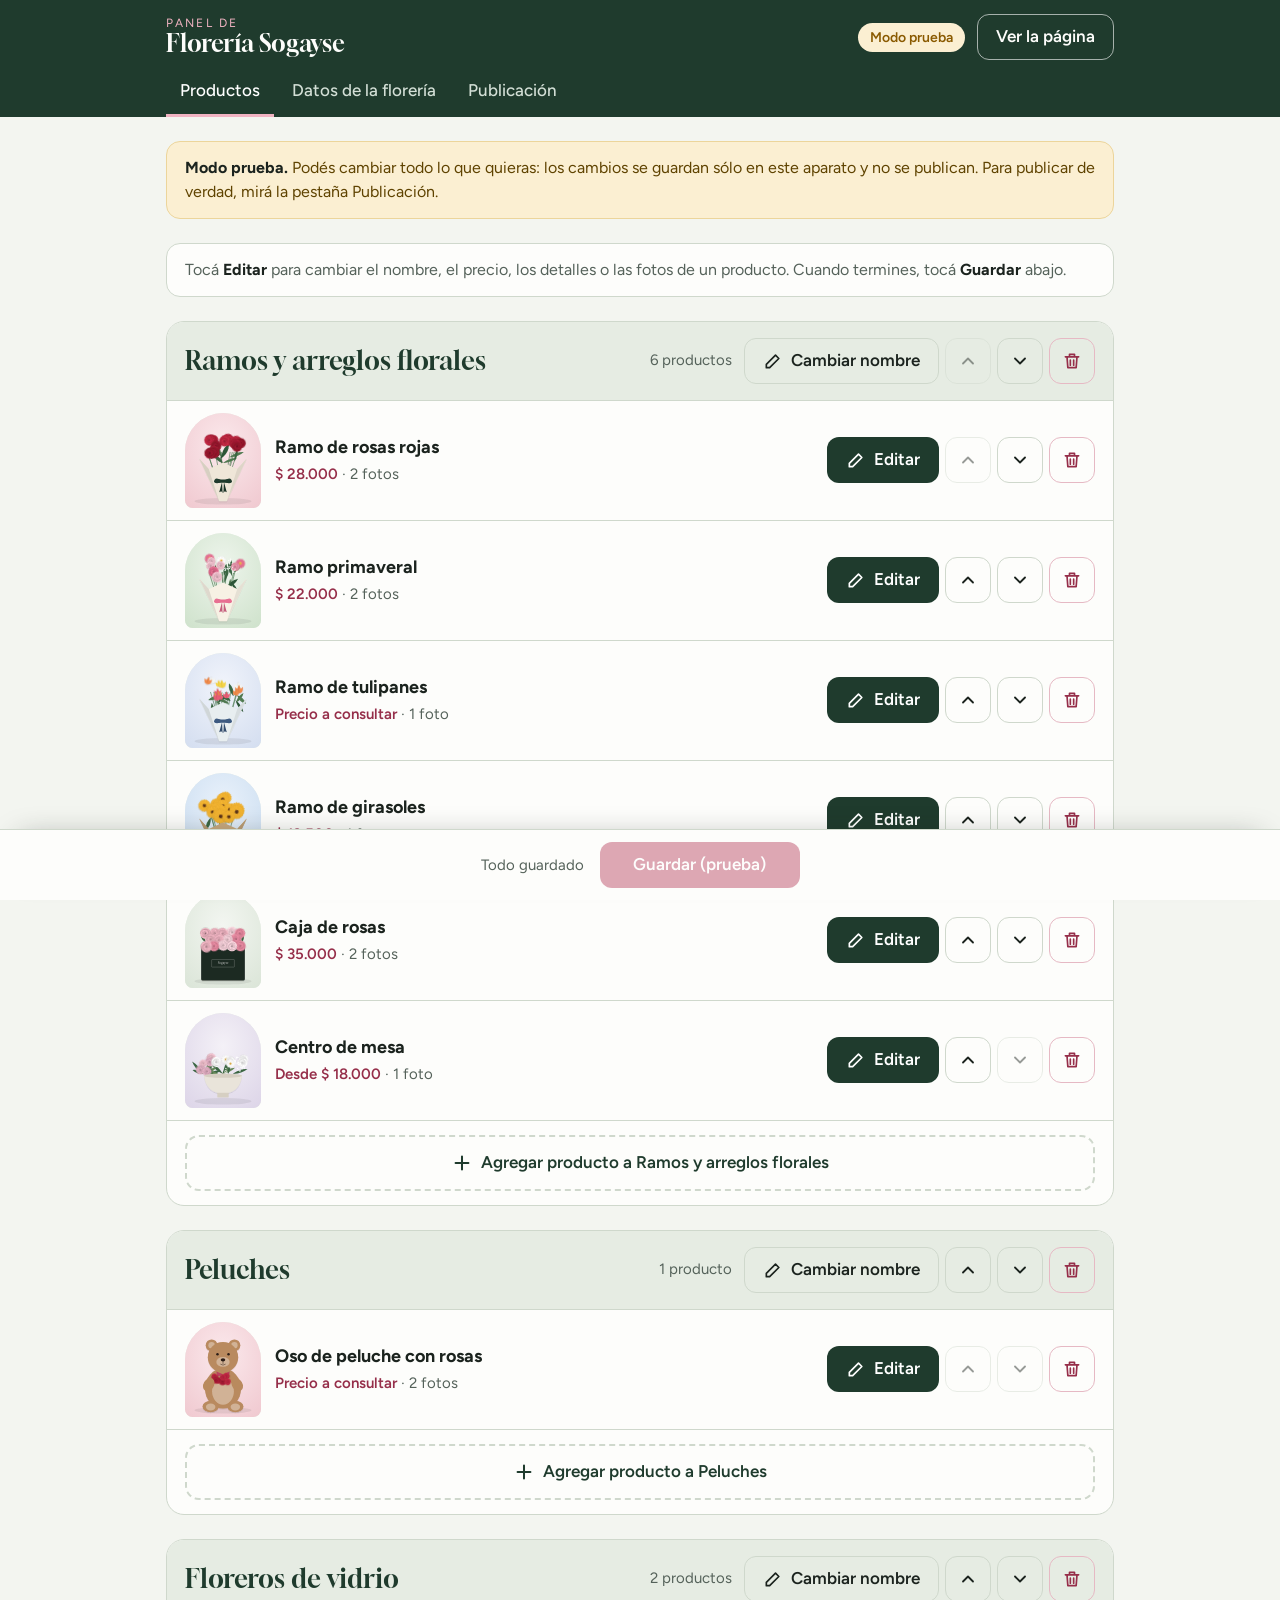
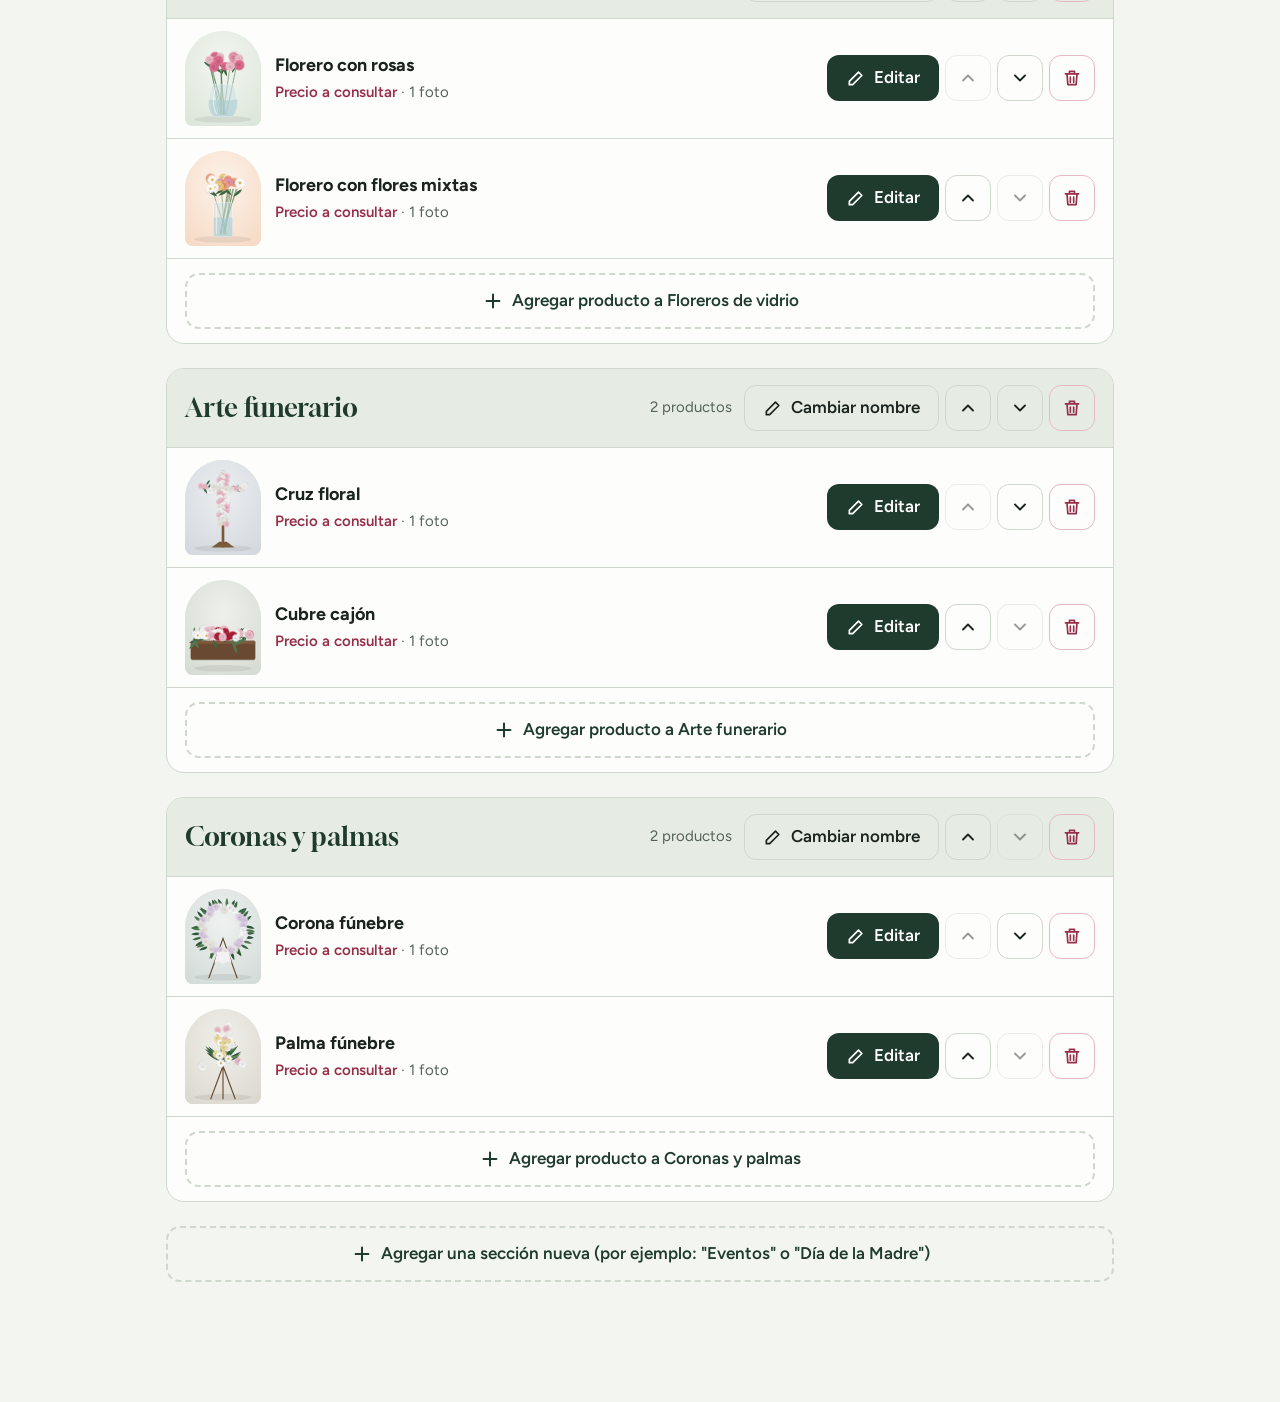
==== admin/index.html @ 6a8810ae "deploy deploy" ====
<!doctype html>
<html lang="es">
<head>
<meta charset="utf-8">
<meta name="viewport" content="width=device-width, initial-scale=1, viewport-fit=cover">
<meta name="robots" content="noindex, nofollow">
<title>Panel Sogayse</title>
<link rel="preconnect" href="https://fonts.googleapis.com">
<link rel="preconnect" href="https://fonts.gstatic.com" crossorigin>
<link rel="stylesheet" href="https://fonts.googleapis.com/css2?family=Figtree:wght@400;500;600;700&family=Gloock&display=swap">
<link rel="stylesheet" href="admin.css">
</head>
<body>
<header class="barra">
  <div class="barra-in">
    <div class="titulo"><small>Panel de</small><strong>Florería Sogayse</strong></div>
    <span class="chip" id="chip-modo">Modo prueba</span>
    <a class="btn btn-borde" href="../index.html" id="ver-pagina">Ver la página</a>
  </div>
  <nav class="pestanas" role="tablist" aria-label="Secciones del panel">
    <button type="button" role="tab" id="tab-productos" aria-selected="true" data-tab="productos">Productos</button>
    <button type="button" role="tab" id="tab-datos" aria-selected="false" data-tab="datos">Datos de la florería</button>
    <button type="button" role="tab" id="tab-conexion" aria-selected="false" data-tab="conexion">Publicación</button>
  </nav>
</header>

<main class="contenido" id="contenido"><p class="vacio">Cargando…</p></main>

<div class="guardar-barra" id="guardar-barra">
  <span id="estado-guardado">Sin cambios</span>
  <button type="button" class="btn btn-principal" id="btn-guardar" disabled>Guardar cambios</button>
</div>

<dialog id="editor" class="editor" aria-labelledby="editor-titulo"></dialog>
<dialog id="confirmar" class="confirmar"></dialog>
<div class="aviso-flotante" id="aviso" role="status" aria-live="polite"></div>

<script src="admin.js"></script>
</body>
</html>
---- admin/admin.css ----
/* Panel de administración: letra grande, botones grandes, una cosa por vez. */
:root {
  --papel: #f3f5f0;
  --papel-2: #e6ece3;
  --blanco: #fdfdfb;
  --hoja: #1f3b2d;
  --hoja-2: #3e5d48;
  --tinta: #1b231e;
  --tinta-suave: #55625a;
  --peonia: #b8405e;
  --peonia-osc: #962f4a;
  --rubor: #f6dfe4;
  --linea: #cfd8cc;
  --ok: #1f8f4e;
  --ok-fondo: #dff1e5;
  --alerta: #8a5a00;
  --alerta-fondo: #fbefd2;
  --f-titulo: "Gloock", Georgia, serif;
  --f-texto: "Figtree", "Segoe UI", system-ui, -apple-system, sans-serif;
  color-scheme: light;
}
* { box-sizing: border-box; }
body { margin: 0; background: var(--papel); color: var(--tinta); font-family: var(--f-texto); font-size: 17px; line-height: 1.5; padding-bottom: 96px; }
img { max-width: 100%; display: block; }
button, input, textarea, select { font: inherit; color: inherit; }
:focus-visible { outline: 3px solid var(--peonia); outline-offset: 2px; }
h1, h2, h3 { font-family: var(--f-titulo); font-weight: 400; line-height: 1.15; margin: 0; text-wrap: balance; }

.barra { background: var(--hoja); color: var(--blanco); position: sticky; top: env(safe-area-inset-top, 0px); z-index: 10; }
.barra-in { max-width: 980px; margin-inline: auto; padding: 14px 16px 8px; display: flex; align-items: center; gap: 12px; flex-wrap: wrap; }
.titulo { display: flex; flex-direction: column; line-height: 1.1; margin-right: auto; }
.titulo small { font-size: 12px; letter-spacing: .18em; text-transform: uppercase; color: #f0b3c2; }
.titulo strong { font-family: var(--f-titulo); font-weight: 400; font-size: 24px; }
.chip { font-size: 14px; padding: 4px 12px; border-radius: 99px; background: var(--alerta-fondo); color: var(--alerta); font-weight: 600; }
.chip.conectado { background: var(--ok-fondo); color: var(--ok); }
.barra .btn-borde { color: var(--blanco); border-color: #ffffff9a; }
.barra .btn-borde:hover { background: #ffffff1a; }
.pestanas { max-width: 980px; margin-inline: auto; padding: 0 16px; display: flex; gap: 4px; overflow-x: auto; scrollbar-width: none; }
.pestanas button { background: none; border: 0; color: #d3dfd6; padding: 10px 14px; cursor: pointer; border-bottom: 3px solid transparent; white-space: nowrap; font-weight: 500; }
.pestanas button[aria-selected="true"] { color: #fff; border-bottom-color: #f0b3c2; }

.contenido { max-width: 980px; margin-inline: auto; padding: 24px 16px; display: flex; flex-direction: column; gap: 24px; }
.vacio { color: var(--tinta-suave); text-align: center; padding: 40px 0; }
.ayuda { margin: 0; background: var(--blanco); border: 1px solid var(--linea); border-radius: 14px; padding: 14px 18px; color: var(--tinta-suave); font-size: 16px; }
.ayuda strong { color: var(--tinta); }
.ayuda.alerta { background: var(--alerta-fondo); border-color: #ecd59b; color: #5f4300; }

.btn { display: inline-flex; align-items: center; justify-content: center; gap: 8px; min-height: 46px; padding: 0 18px; border-radius: 12px; border: 1.5px solid transparent; cursor: pointer; font-weight: 600; text-decoration: none; background: var(--blanco); }
.btn:disabled { opacity: .45; cursor: not-allowed; }
.btn svg { width: 20px; height: 20px; flex: none; }
.btn-principal { background: var(--peonia); color: #fff; }
.btn-principal:hover:not(:disabled) { background: var(--peonia-osc); }
.btn-verde { background: var(--hoja); color: #fff; }
.btn-verde:hover { background: var(--hoja-2); }
.btn-borde { border-color: var(--linea); background: transparent; }
.btn-borde:hover { background: var(--papel-2); }
.btn-peligro { color: var(--peonia-osc); border-color: #e6b9c4; background: transparent; }
.btn-peligro:hover { background: var(--rubor); }
.btn-icono { width: 46px; padding: 0; }

/* Secciones y productos */
.seccion { background: var(--blanco); border: 1px solid var(--linea); border-radius: 18px; overflow: hidden; }
.seccion-cabeza { padding: 16px 18px; display: flex; gap: 12px; align-items: center; flex-wrap: wrap; border-bottom: 1px solid var(--linea); background: var(--papel-2); }
.seccion-cabeza h2 { font-size: 26px; color: var(--hoja); margin-right: auto; min-width: 0; overflow-wrap: anywhere; }
.seccion-cabeza .cuenta { color: var(--tinta-suave); font-size: 15px; }
.seccion-botones { display: flex; gap: 6px; flex-wrap: wrap; }
.producto { display: grid; grid-template-columns: 76px 1fr auto; gap: 14px; align-items: center; padding: 12px 18px; border-bottom: 1px solid var(--linea); }
.producto:last-of-type { border-bottom: 0; }
.producto-foto { width: 76px; aspect-ratio: 4/5; border-radius: 40px 40px 8px 8px; overflow: hidden; background: var(--papel-2); display: grid; place-items: center; color: var(--tinta-suave); font-size: 12px; text-align: center; }
.producto-foto img { width: 100%; height: 100%; object-fit: cover; }
.producto-texto { min-width: 0; }
.producto-texto strong { display: block; font-size: 18px; overflow-wrap: anywhere; }
.producto-texto span { color: var(--tinta-suave); font-size: 15px; }
.producto-texto .precio { color: var(--peonia-osc); font-weight: 600; }
.producto-botones { display: flex; gap: 6px; flex-wrap: wrap; justify-content: flex-end; }
.seccion-pie { padding: 14px 18px; }
.agregar { width: 100%; border: 2px dashed var(--linea); background: transparent; border-radius: 14px; min-height: 56px; cursor: pointer; font-weight: 600; color: var(--hoja); display: flex; align-items: center; justify-content: center; gap: 8px; }
.agregar:hover { background: var(--papel-2); border-color: var(--hoja-2); }
.agregar svg { width: 22px; height: 22px; }

/* Formularios */
.tarjeta-form { background: var(--blanco); border: 1px solid var(--linea); border-radius: 18px; padding: 20px; display: flex; flex-direction: column; gap: 18px; }
.tarjeta-form h2 { font-size: 26px; color: var(--hoja); }
.campo { display: flex; flex-direction: column; gap: 6px; }
.campo label, .campo .rotulo { font-weight: 600; }
.campo .pista { font-size: 15px; color: var(--tinta-suave); }
.campo input[type="text"], .campo input[type="password"], .campo input[type="tel"], .campo textarea, .campo select {
  width: 100%; border: 1.5px solid var(--linea); border-radius: 12px; padding: 12px 14px; background: #fff; min-height: 50px;
}
.campo textarea { min-height: 96px; resize: vertical; }
.campo input:focus, .campo textarea:focus, .campo select:focus { border-color: var(--hoja-2); outline: none; box-shadow: 0 0 0 3px #3e5d4833; }
.dos-columnas { display: grid; grid-template-columns: 1fr 1fr; gap: 18px; }
.check { display: flex; gap: 12px; align-items: center; font-weight: 600; cursor: pointer; }
.check input { width: 24px; height: 24px; accent-color: var(--peonia); }
.ejemplo-mensaje { background: #e7f5ea; border-radius: 12px 12px 12px 2px; padding: 10px 14px; font-size: 15px; color: #1d3b27; max-width: 46ch; }
.fila-horario { display: grid; grid-template-columns: 1fr 1.4fr auto; gap: 8px; align-items: center; }

/* Fotos en el editor */
.fotos { display: grid; grid-template-columns: repeat(auto-fill, minmax(120px, 1fr)); gap: 12px; }
.foto { position: relative; border-radius: 14px; overflow: hidden; background: var(--papel-2); aspect-ratio: 4/5; }
.foto img { width: 100%; height: 100%; object-fit: cover; }
.foto .principal { position: absolute; left: 8px; top: 8px; background: var(--peonia); color: #fff; font-size: 12px; font-weight: 600; padding: 2px 8px; border-radius: 99px; }
.foto-botones { position: absolute; left: 0; right: 0; bottom: 0; display: flex; justify-content: space-between; padding: 6px; gap: 4px; background: linear-gradient(transparent, #1b231ecc); }
.foto-botones button { width: 36px; height: 36px; border-radius: 10px; border: 0; background: #ffffffe6; cursor: pointer; display: grid; place-items: center; }
.foto-botones button:disabled { opacity: .35; }
.foto-botones svg { width: 18px; height: 18px; }
.subir { border: 2px dashed var(--hoja-2); border-radius: 14px; aspect-ratio: 4/5; display: flex; flex-direction: column; align-items: center; justify-content: center; gap: 8px; cursor: pointer; color: var(--hoja); font-weight: 600; text-align: center; padding: 8px; background: transparent; }
.subir:hover, .subir.arrastrando { background: var(--papel-2); }
.subir svg { width: 32px; height: 32px; }
.subir input { position: absolute; width: 1px; height: 1px; opacity: 0; }

/* Ventanas */
dialog { border: 0; padding: 0; border-radius: 20px; background: var(--blanco); color: var(--tinta); box-shadow: 0 30px 70px -20px #0b1a12aa; }
dialog::backdrop { background: #142019b8; }
.editor { width: min(760px, calc(100% - 24px)); max-height: calc(100% - 24px); }
.editor-in { display: flex; flex-direction: column; max-height: calc(100vh - 24px); }
.editor-cabeza { padding: 18px 20px; border-bottom: 1px solid var(--linea); display: flex; align-items: center; gap: 12px; }
.editor-cabeza h2 { font-size: 26px; color: var(--hoja); margin-right: auto; }
.editor-cuerpo { padding: 20px; overflow-y: auto; display: flex; flex-direction: column; gap: 18px; }
.editor-pie { padding: 14px 20px; border-top: 1px solid var(--linea); display: flex; gap: 10px; justify-content: flex-end; flex-wrap: wrap; }
.confirmar { width: min(440px, calc(100% - 32px)); }
.confirmar-in { padding: 22px; display: flex; flex-direction: column; gap: 14px; }
.confirmar-in h2 { font-size: 24px; }
.confirmar-in p { margin: 0; color: var(--tinta-suave); }
.confirmar-botones { display: flex; gap: 10px; justify-content: flex-end; flex-wrap: wrap; }

.guardar-barra {
  position: fixed; left: 0; right: 0; bottom: 0; z-index: 20; background: var(--blanco); border-top: 1px solid var(--linea);
  padding: 12px 16px calc(12px + env(safe-area-inset-bottom, 0px)); display: flex; align-items: center; justify-content: center; gap: 16px;
  box-shadow: 0 -10px 30px -20px #1b231e66;
}
.guardar-barra span { color: var(--tinta-suave); font-size: 15px; }
.guardar-barra.pendiente span { color: var(--peonia-osc); font-weight: 600; }
.guardar-barra .btn { min-width: 200px; }

.aviso-flotante { position: fixed; left: 50%; bottom: calc(96px + env(safe-area-inset-bottom, 0px)); transform: translate(-50%, 20px); background: var(--tinta); color: #fff; padding: 12px 18px; border-radius: 12px; z-index: 50; opacity: 0; pointer-events: none; transition: opacity .25s, transform .25s; max-width: calc(100% - 32px); text-align: center; }
.aviso-flotante.visible { opacity: 1; transform: translate(-50%, 0); }
.aviso-flotante.error { background: var(--peonia-osc); }

.pasos { margin: 0; padding-left: 22px; display: flex; flex-direction: column; gap: 8px; color: var(--tinta-suave); }
code { background: var(--papel-2); padding: 1px 6px; border-radius: 6px; font-size: 15px; overflow-wrap: anywhere; }

@media (max-width: 640px) {
  .producto { grid-template-columns: 64px 1fr; }
  .producto-foto { width: 64px; }
  .producto-botones { grid-column: 1 / -1; justify-content: stretch; }
  .producto-botones .btn:first-child { flex: 1; }
  .dos-columnas { grid-template-columns: 1fr; }
  .fila-horario { grid-template-columns: 1fr auto; }
  .fila-horario input:first-child { grid-column: 1 / -1; }
  .editor { width: 100%; max-width: 100%; height: 100%; max-height: 100%; border-radius: 0; }
  .editor-in { max-height: 100vh; height: 100%; }
  .guardar-barra { justify-content: space-between; }
  .guardar-barra .btn { min-width: 0; }
}
@media (prefers-reduced-motion: reduce) { * { transition: none !important; } }
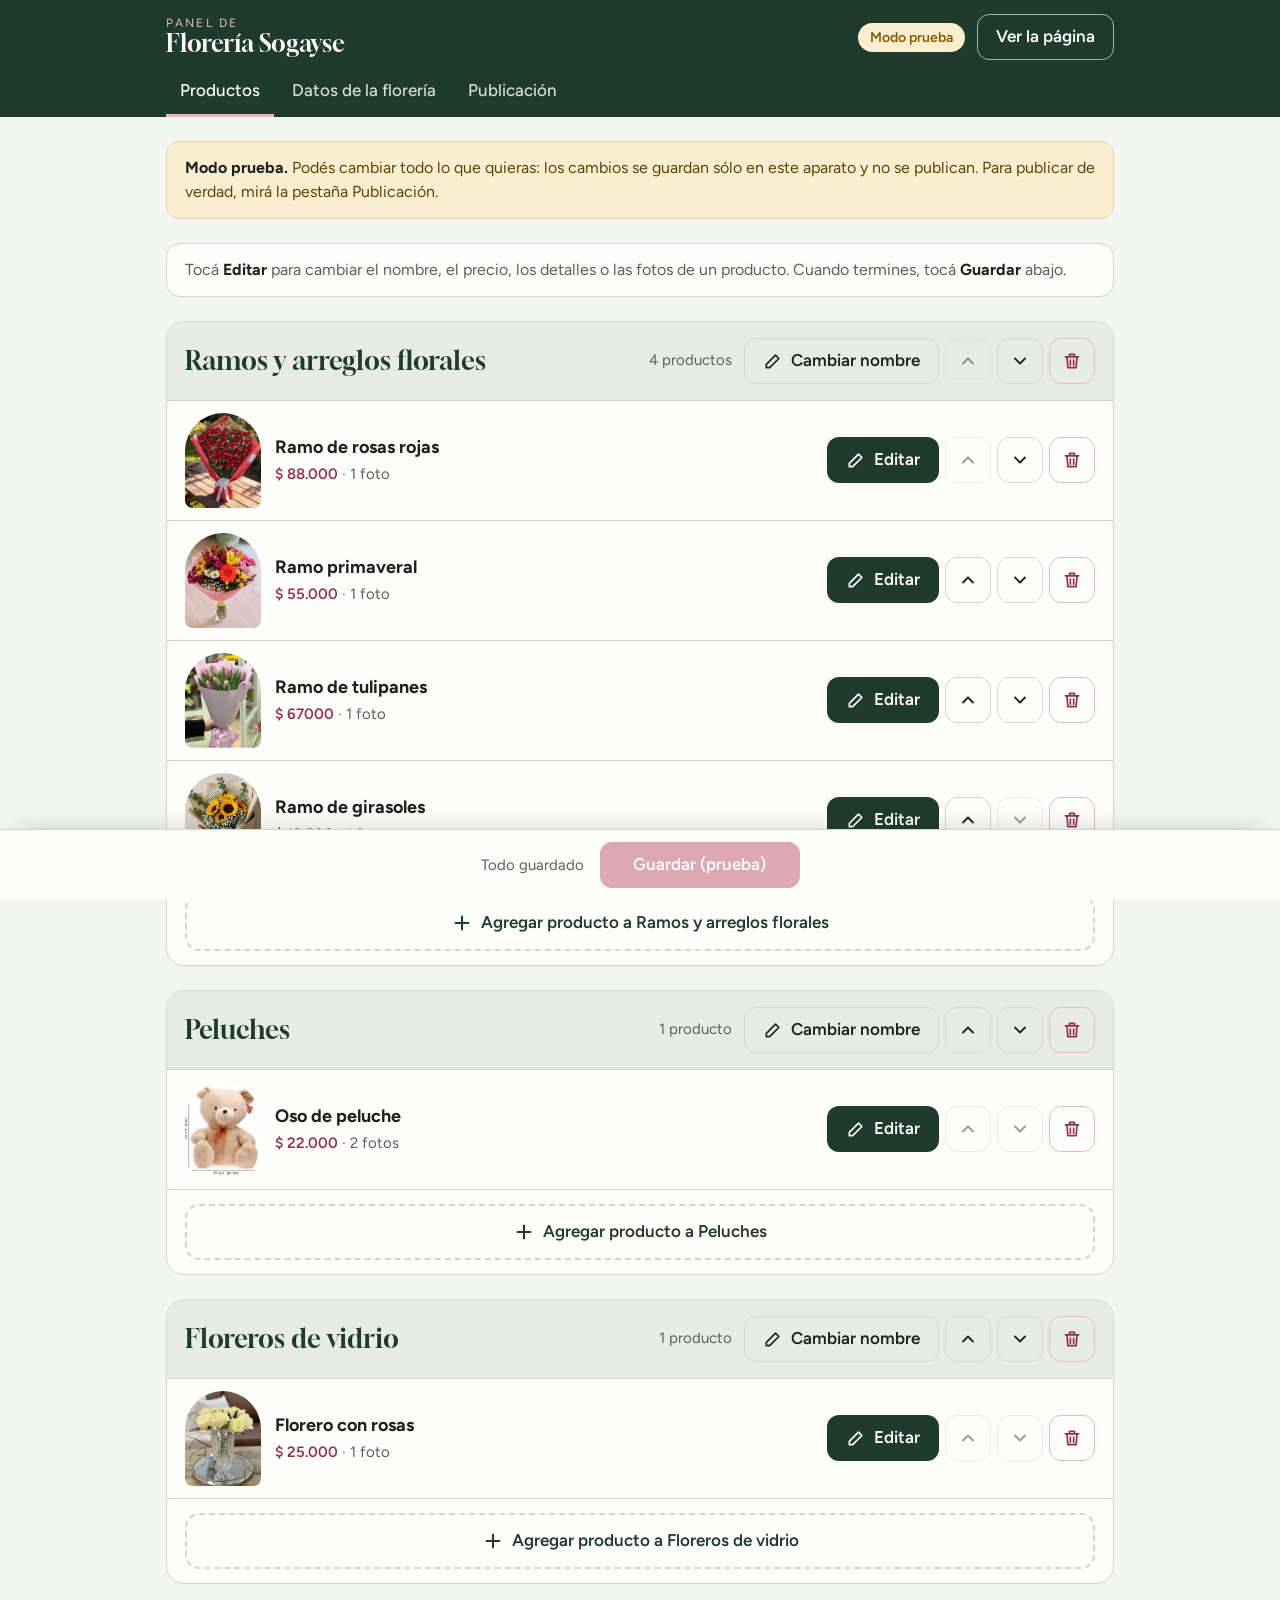
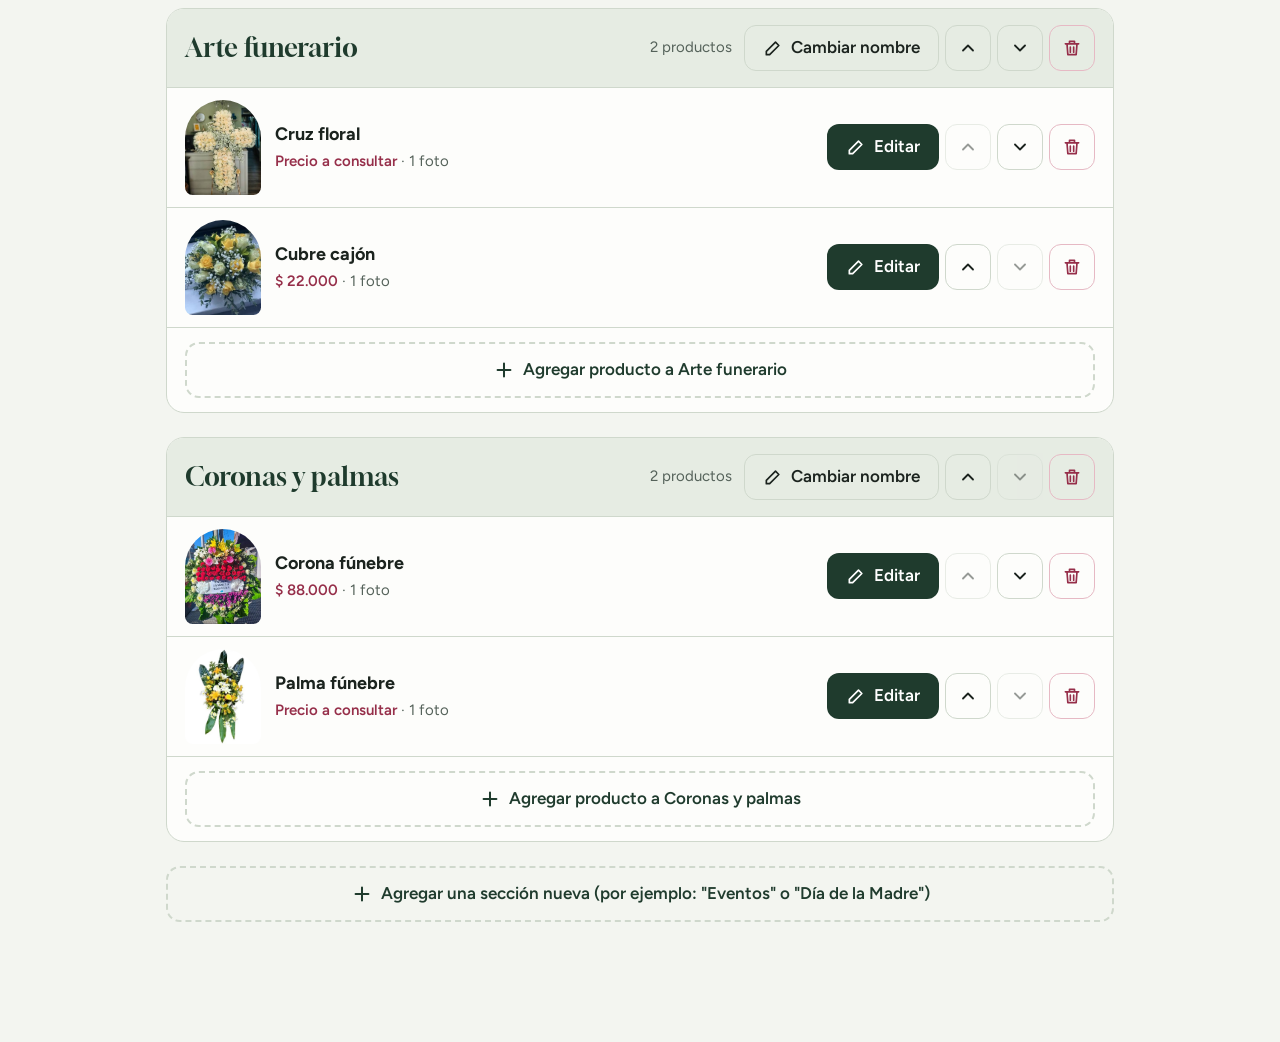
==== commit 2a871046: "Icon" ====
--- a/admin/index.html
+++ b/admin/index.html
@@ -5,6 +5,8 @@
 <meta name="viewport" content="width=device-width, initial-scale=1, viewport-fit=cover">
 <meta name="robots" content="noindex, nofollow">
 <title>Panel Sogayse</title>
+<link rel="icon" href="../favicon.svg" type="image/svg+xml">
+<link rel="apple-touch-icon" href="../apple-touch-icon.png">
 <link rel="preconnect" href="https://fonts.googleapis.com">
 <link rel="preconnect" href="https://fonts.gstatic.com" crossorigin>
 <link rel="stylesheet" href="https://fonts.googleapis.com/css2?family=Figtree:wght@400;500;600;700&family=Gloock&display=swap">
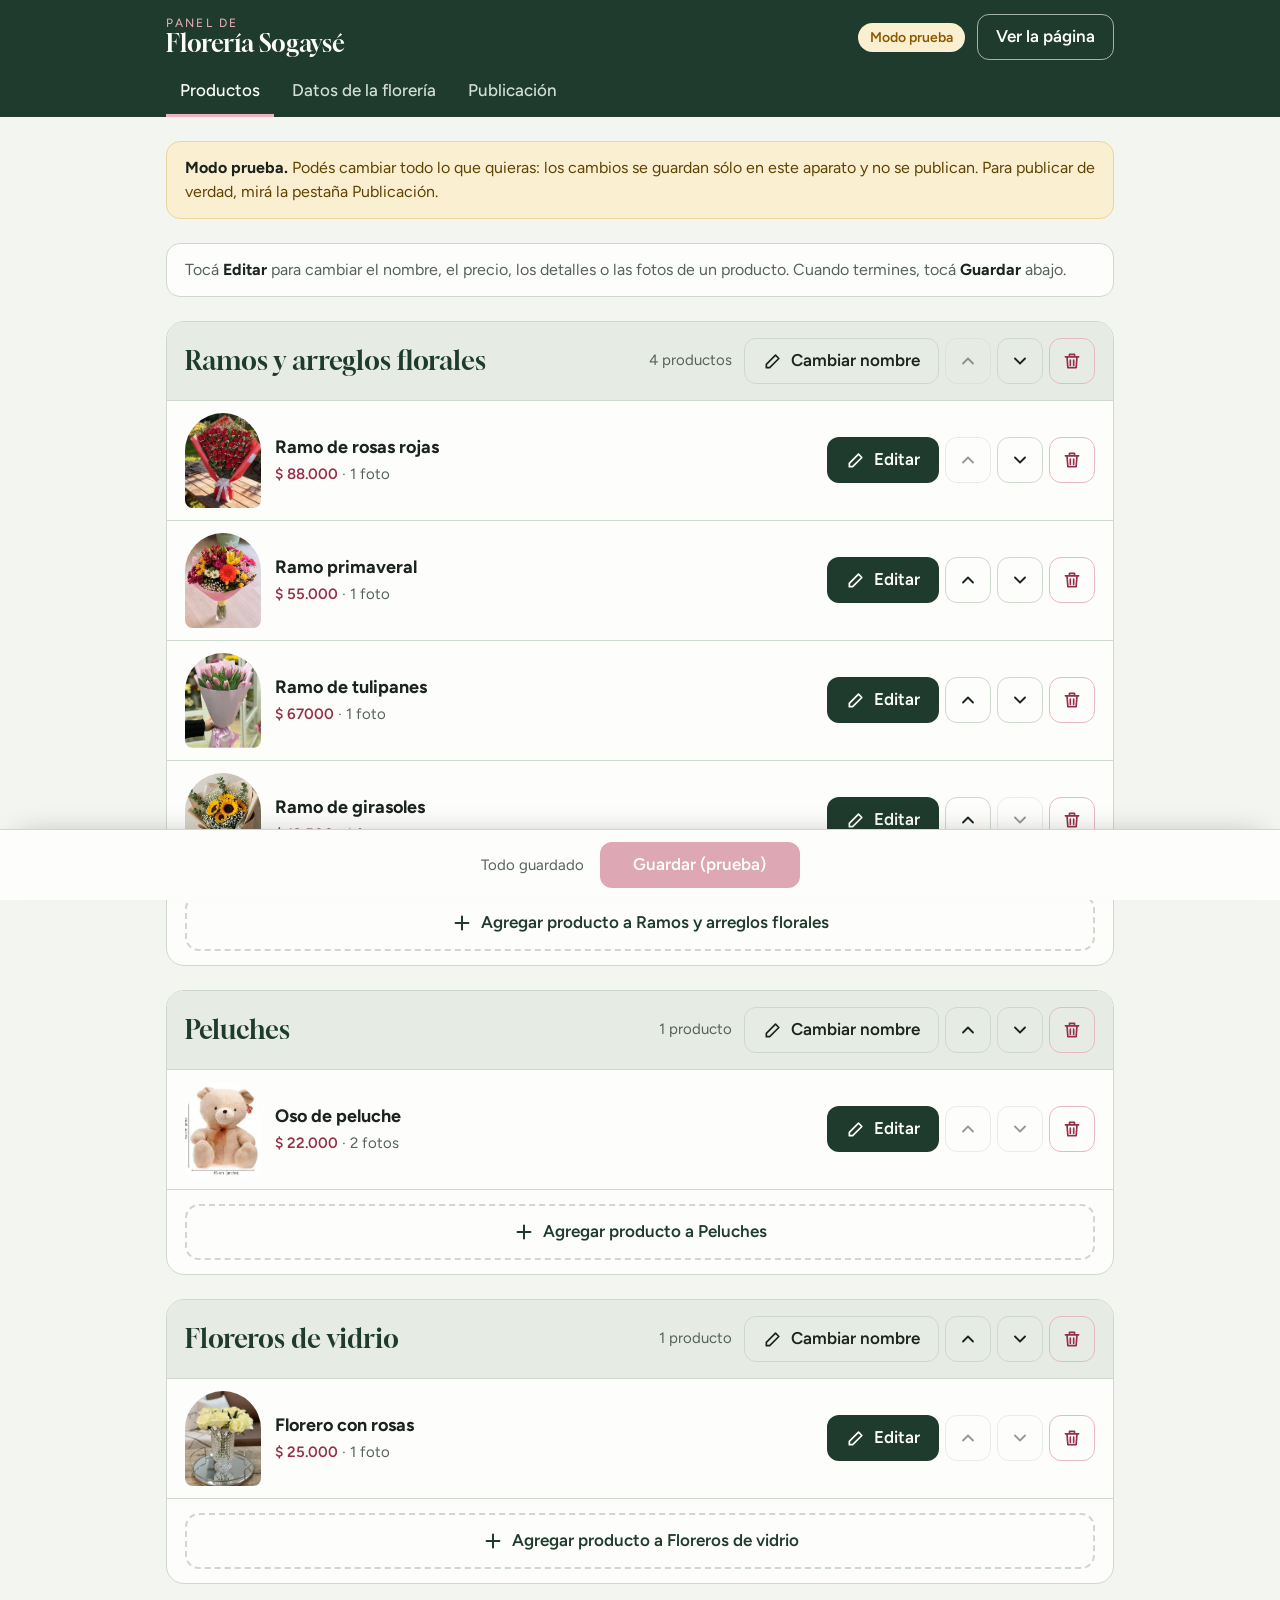
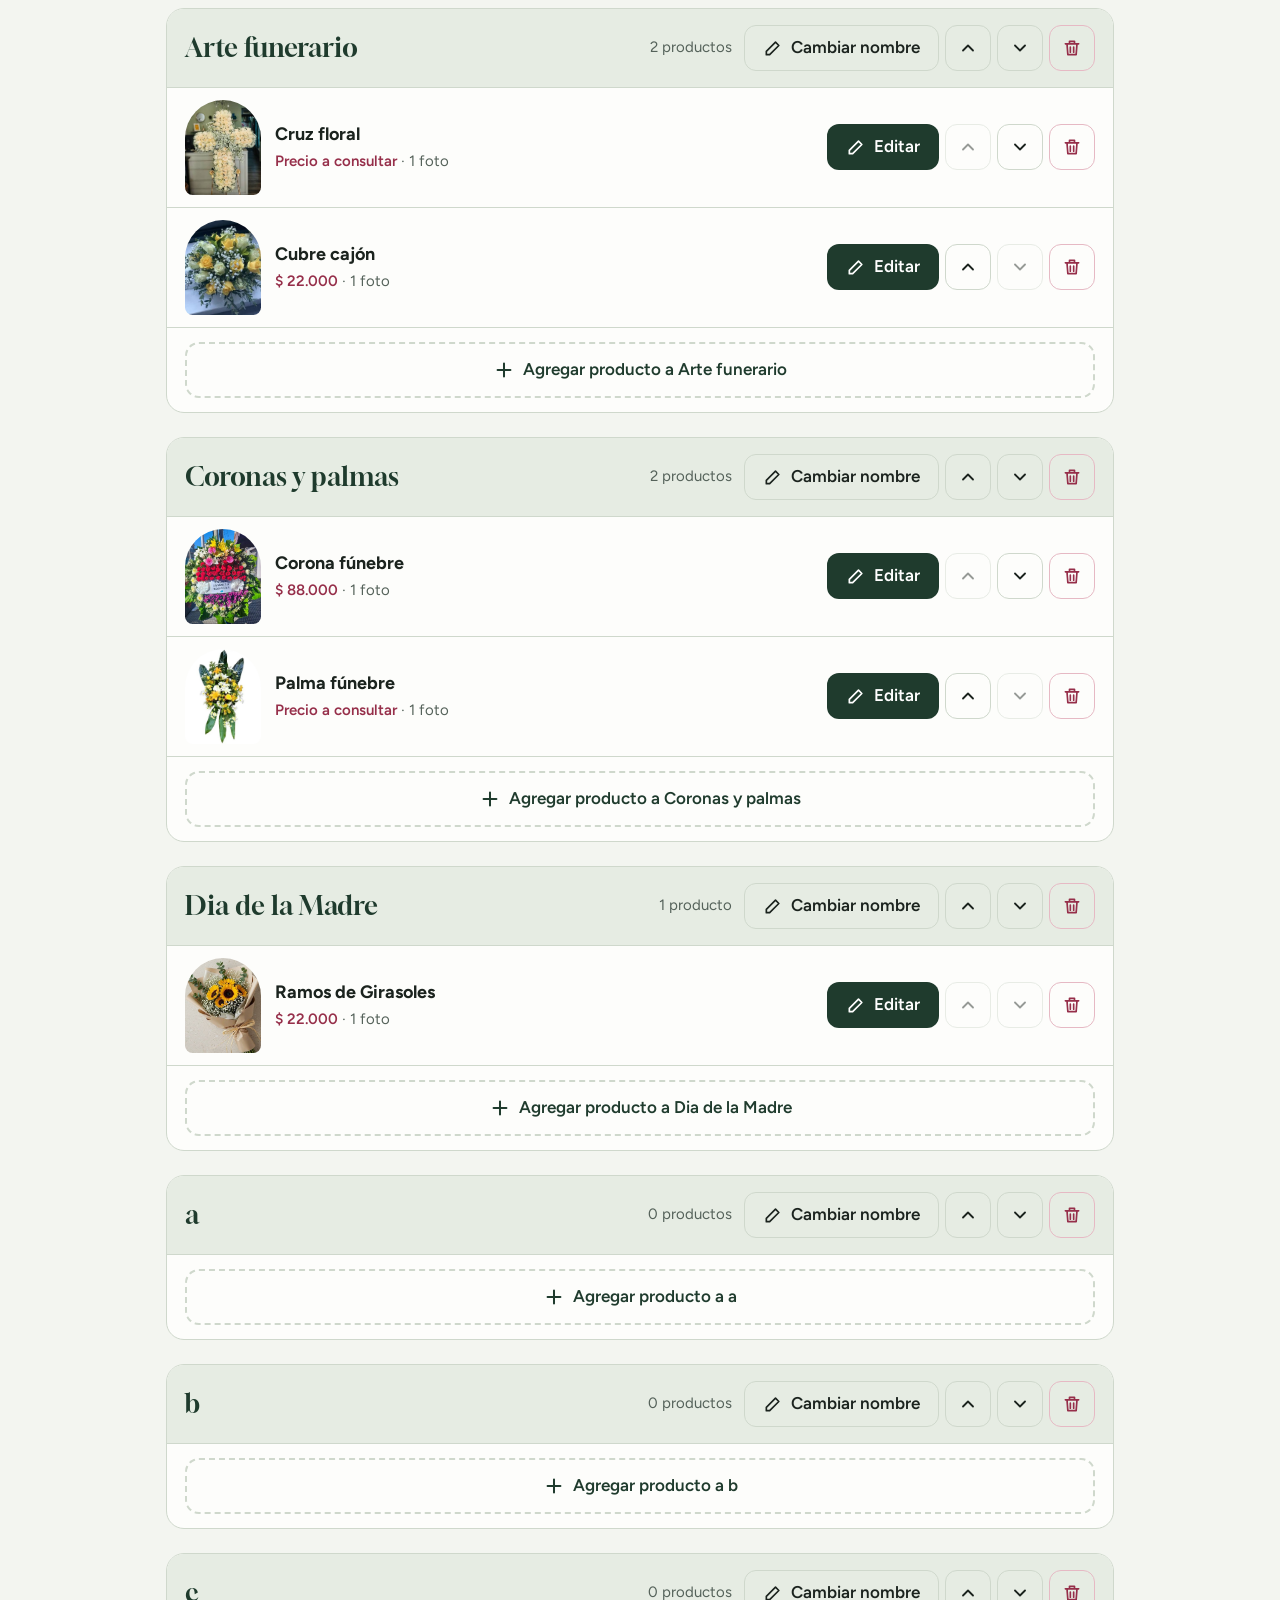
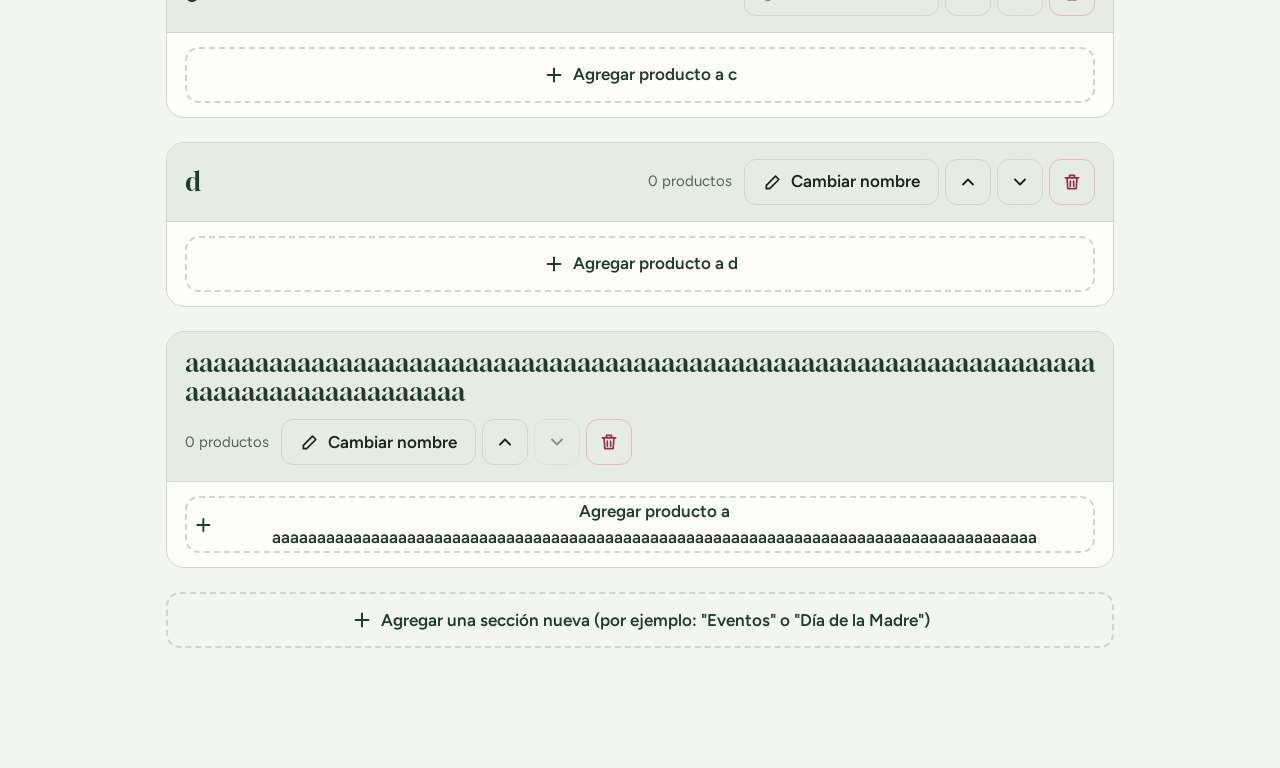
==== commit a2df0c47: "icon and adminbutton" ====
--- a/admin/index.html
+++ b/admin/index.html
@@ -4,7 +4,7 @@
 <meta charset="utf-8">
 <meta name="viewport" content="width=device-width, initial-scale=1, viewport-fit=cover">
 <meta name="robots" content="noindex, nofollow">
-<title>Panel Sogayse</title>
+<title>Panel Sogaysé</title>
 <link rel="icon" href="../favicon.svg" type="image/svg+xml">
 <link rel="apple-touch-icon" href="../apple-touch-icon.png">
 <link rel="preconnect" href="https://fonts.googleapis.com">
@@ -15,7 +15,7 @@
 <body>
 <header class="barra">
   <div class="barra-in">
-    <div class="titulo"><small>Panel de</small><strong>Florería Sogayse</strong></div>
+    <div class="titulo"><small>Panel de</small><strong>Florería Sogaysé</strong></div>
     <span class="chip" id="chip-modo">Modo prueba</span>
     <a class="btn btn-borde" href="../index.html" id="ver-pagina">Ver la página</a>
   </div>
